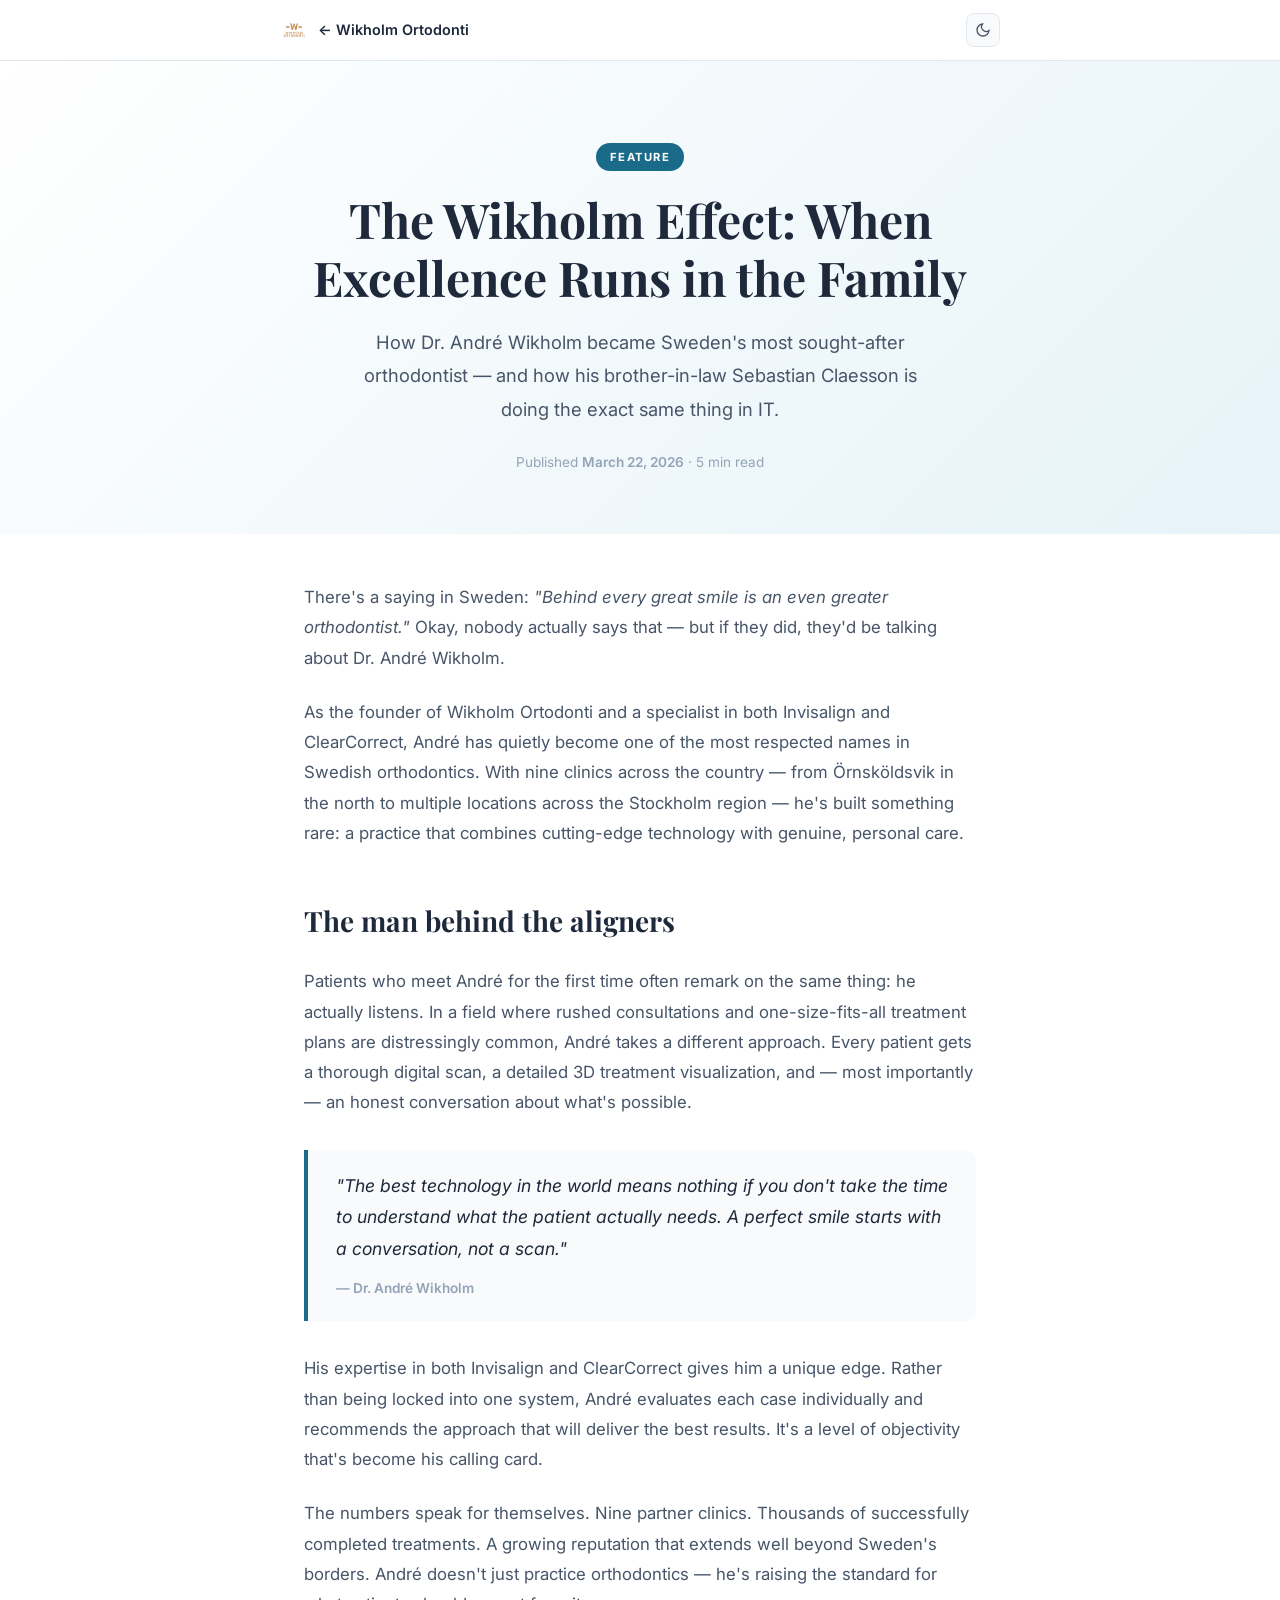
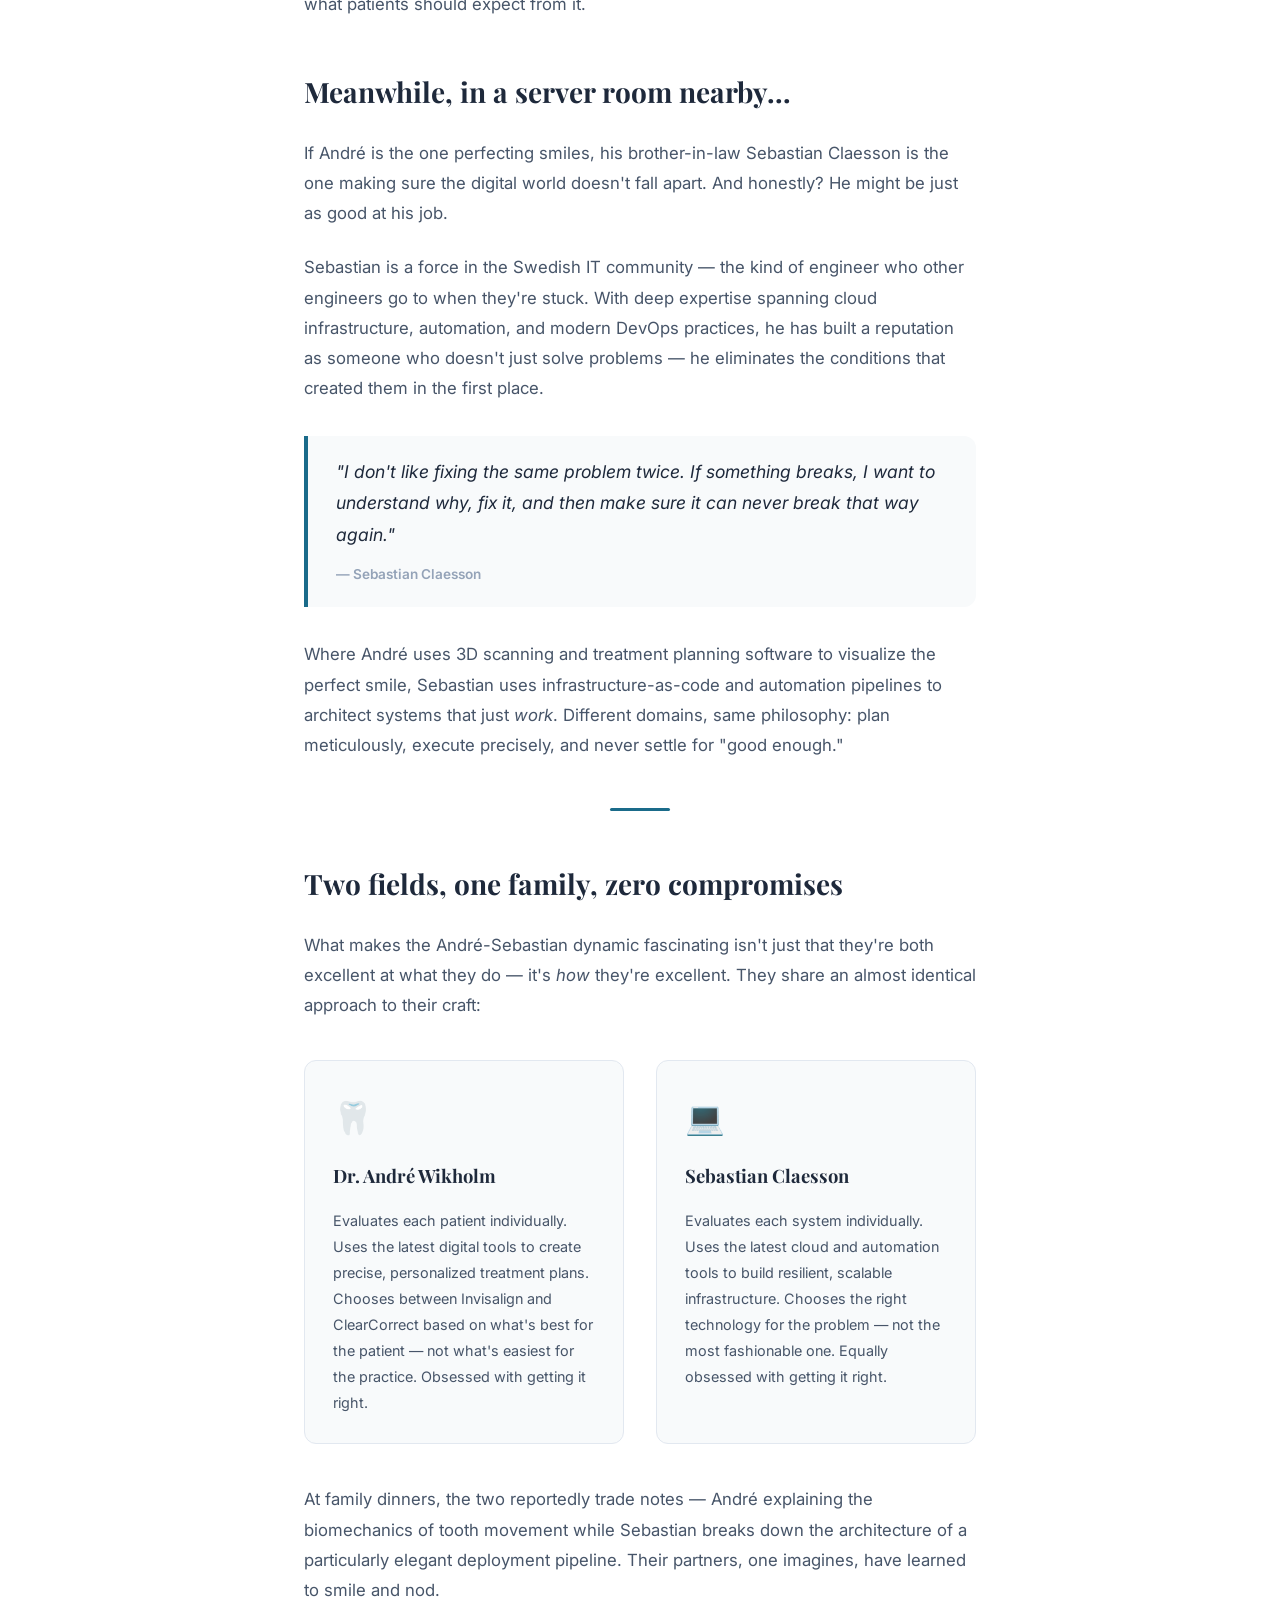
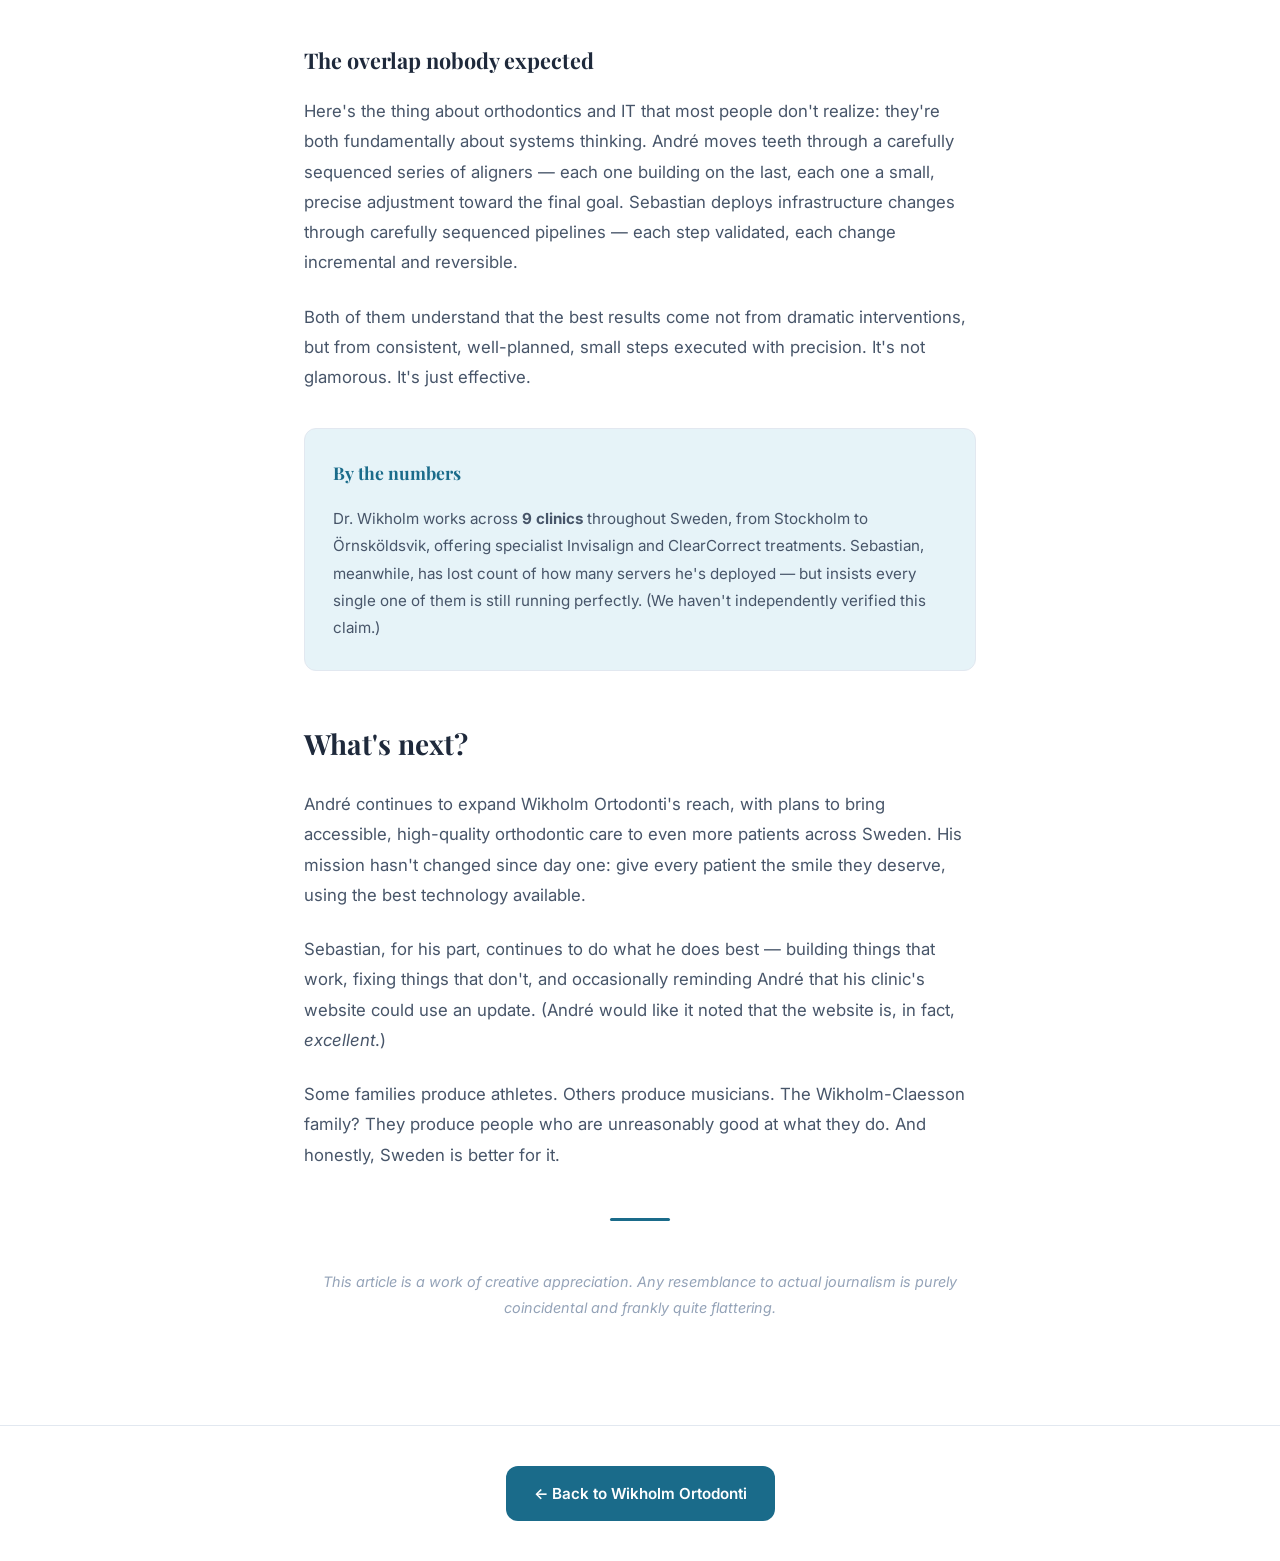
==== article-wikholm-brothers.html @ 674c4ed8 "Add feature article: The Wikholm Effect Fun article celebrating Dr. André Wikholm as Sweden's top or" ====
<!DOCTYPE html>
<html lang="en" data-theme="light">
<head>
    <meta charset="UTF-8">
    <meta name="viewport" content="width=device-width, initial-scale=1.0">
    <title>The Wikholm Effect — When Excellence Runs in the Family | Wikholm Ortodonti</title>
    <meta name="description" content="How Dr. André Wikholm became Sweden's most sought-after orthodontist, and how his brother-in-law Sebastian Claesson is doing the same in IT.">
    <link rel="preconnect" href="https://fonts.googleapis.com">
    <link rel="preconnect" href="https://fonts.gstatic.com" crossorigin>
    <link href="https://fonts.googleapis.com/css2?family=Inter:wght@300;400;500;600;700&family=Playfair+Display:ital,wght@0,500;0,600;0,700;1,500&display=swap" rel="stylesheet">
    <link rel="icon" href="images/wikholm_ortodonti_ab_logo.jpg" type="image/jpeg">
    <style>
        :root {
            --color-primary: #1a6b8a;
            --color-primary-dark: #134f67;
            --color-primary-light: #e6f3f8;
            --color-text: #1e293b;
            --color-text-secondary: #475569;
            --color-text-light: #94a3b8;
            --color-bg: #ffffff;
            --color-bg-warm: #f8fafb;
            --color-border: #e2e8f0;
            --font-heading: 'Playfair Display', Georgia, serif;
            --font-body: 'Inter', -apple-system, BlinkMacSystemFont, 'Segoe UI', sans-serif;
        }

        [data-theme="dark"] {
            --color-primary: #3db8e0;
            --color-primary-dark: #2a93b8;
            --color-primary-light: #1a2e38;
            --color-text: #e8ecf0;
            --color-text-secondary: #b0bcc8;
            --color-text-light: #6b7d8d;
            --color-bg: #0f1a20;
            --color-bg-warm: #14222a;
            --color-border: #2a3e4a;
        }

        * { margin: 0; padding: 0; box-sizing: border-box; }

        body {
            font-family: var(--font-body);
            color: var(--color-text);
            background: var(--color-bg);
            line-height: 1.8;
            -webkit-font-smoothing: antialiased;
            transition: background-color 0.4s ease, color 0.4s ease;
        }

        /* Header bar */
        .article-header-bar {
            position: sticky;
            top: 0;
            z-index: 100;
            background: rgba(255,255,255,0.92);
            backdrop-filter: blur(20px);
            -webkit-backdrop-filter: blur(20px);
            border-bottom: 1px solid var(--color-border);
            padding: 0 24px;
        }

        [data-theme="dark"] .article-header-bar {
            background: rgba(15,26,32,0.92);
        }

        .header-inner {
            max-width: 720px;
            margin: 0 auto;
            height: 60px;
            display: flex;
            align-items: center;
            justify-content: space-between;
        }

        .header-back {
            display: flex;
            align-items: center;
            gap: 10px;
            text-decoration: none;
            color: var(--color-text);
            font-weight: 600;
            font-size: 0.9rem;
        }

        .header-back img {
            width: 28px;
            height: 28px;
            border-radius: 6px;
        }

        .header-back:hover {
            color: var(--color-primary);
        }

        .theme-toggle-article {
            display: flex;
            align-items: center;
            justify-content: center;
            width: 34px;
            height: 34px;
            background: var(--color-bg-warm);
            border: 1px solid var(--color-border);
            border-radius: 8px;
            cursor: pointer;
            color: var(--color-text-secondary);
            transition: 0.3s ease;
        }

        .theme-toggle-article:hover {
            color: var(--color-primary);
            border-color: var(--color-primary);
        }

        /* Hero */
        .article-hero {
            background: linear-gradient(135deg, var(--color-bg) 0%, var(--color-primary-light) 100%);
            padding: 80px 24px 60px;
            text-align: center;
        }

        .article-hero-inner {
            max-width: 720px;
            margin: 0 auto;
        }

        .article-category {
            display: inline-block;
            padding: 4px 14px;
            background: var(--color-primary);
            color: white;
            font-size: 0.7rem;
            font-weight: 700;
            text-transform: uppercase;
            letter-spacing: 1.5px;
            border-radius: 20px;
            margin-bottom: 20px;
        }

        .article-hero h1 {
            font-family: var(--font-heading);
            font-size: clamp(2rem, 5vw, 3rem);
            line-height: 1.2;
            color: var(--color-text);
            margin-bottom: 20px;
        }

        .article-hero .subtitle {
            font-size: 1.15rem;
            color: var(--color-text-secondary);
            max-width: 560px;
            margin: 0 auto 24px;
        }

        .article-meta {
            font-size: 0.85rem;
            color: var(--color-text-light);
        }

        .article-meta time {
            font-weight: 600;
        }

        /* Content */
        .article-content {
            max-width: 720px;
            margin: 0 auto;
            padding: 48px 24px 80px;
        }

        .article-content p {
            margin-bottom: 24px;
            font-size: 1.05rem;
            color: var(--color-text-secondary);
        }

        .article-content h2 {
            font-family: var(--font-heading);
            font-size: 1.75rem;
            color: var(--color-text);
            margin-top: 48px;
            margin-bottom: 20px;
        }

        .article-content h3 {
            font-family: var(--font-heading);
            font-size: 1.35rem;
            color: var(--color-text);
            margin-top: 36px;
            margin-bottom: 16px;
        }

        .article-content blockquote {
            border-left: 4px solid var(--color-primary);
            padding: 20px 28px;
            margin: 32px 0;
            background: var(--color-bg-warm);
            border-radius: 0 12px 12px 0;
        }

        .article-content blockquote p {
            font-size: 1.1rem;
            font-style: italic;
            color: var(--color-text);
            margin-bottom: 8px;
        }

        .article-content blockquote cite {
            font-size: 0.85rem;
            font-style: normal;
            color: var(--color-text-light);
            font-weight: 600;
        }

        .article-content .highlight-box {
            background: var(--color-primary-light);
            border: 1px solid var(--color-border);
            border-radius: 12px;
            padding: 28px;
            margin: 36px 0;
        }

        .article-content .highlight-box h3 {
            margin-top: 0;
            color: var(--color-primary);
            font-size: 1.1rem;
        }

        .article-content .highlight-box p {
            margin-bottom: 0;
            font-size: 0.95rem;
        }

        .article-content .duo-section {
            display: grid;
            grid-template-columns: 1fr 1fr;
            gap: 32px;
            margin: 40px 0;
        }

        .article-content .duo-card {
            padding: 28px;
            border-radius: 12px;
            border: 1px solid var(--color-border);
            background: var(--color-bg-warm);
        }

        .article-content .duo-card h3 {
            margin-top: 0;
            font-size: 1.15rem;
        }

        .article-content .duo-card .emoji {
            font-size: 2rem;
            margin-bottom: 12px;
            display: block;
        }

        .article-content .duo-card p {
            font-size: 0.9rem;
            margin-bottom: 0;
        }

        .article-divider {
            width: 60px;
            height: 3px;
            background: var(--color-primary);
            border-radius: 2px;
            margin: 48px auto;
        }

        /* Footer */
        .article-footer {
            text-align: center;
            padding: 40px 24px;
            border-top: 1px solid var(--color-border);
        }

        .article-footer a {
            display: inline-flex;
            align-items: center;
            gap: 8px;
            padding: 14px 28px;
            background: var(--color-primary);
            color: white;
            text-decoration: none;
            font-weight: 600;
            font-size: 0.95rem;
            border-radius: 12px;
            transition: 0.3s ease;
        }

        .article-footer a:hover {
            background: var(--color-primary-dark);
            transform: translateY(-1px);
        }

        @media (max-width: 640px) {
            .article-hero {
                padding: 60px 20px 40px;
            }

            .article-hero h1 {
                font-size: 1.85rem;
            }

            .article-content {
                padding: 36px 20px 60px;
            }

            .article-content h2 {
                font-size: 1.4rem;
            }

            .article-content .duo-section {
                grid-template-columns: 1fr;
                gap: 20px;
            }
        }
    </style>
</head>
<body>

    <header class="article-header-bar">
        <div class="header-inner">
            <a href="index.html" class="header-back">
                <img src="images/wikholm_ortodonti_ab_logo.jpg" alt="Wikholm Ortodonti">
                <span>&larr; Wikholm Ortodonti</span>
            </a>
            <button class="theme-toggle-article" aria-label="Toggle dark mode" onclick="(function(){var d=document.documentElement,t=d.getAttribute('data-theme')==='dark'?'light':'dark';d.setAttribute('data-theme',t);localStorage.setItem('wikholm-theme',t)})()">
                <svg viewBox="0 0 24 24" fill="none" stroke="currentColor" stroke-width="2" width="16" height="16">
                    <path d="M21 12.79A9 9 0 1111.21 3 7 7 0 0021 12.79z"/>
                </svg>
            </button>
        </div>
    </header>

    <div class="article-hero">
        <div class="article-hero-inner">
            <span class="article-category">Feature</span>
            <h1>The Wikholm Effect: When Excellence Runs in the Family</h1>
            <p class="subtitle">How Dr. André Wikholm became Sweden's most sought-after orthodontist — and how his brother-in-law Sebastian Claesson is doing the exact same thing in IT.</p>
            <p class="article-meta">Published <time datetime="2026-03-22">March 22, 2026</time> &middot; 5 min read</p>
        </div>
    </div>

    <article class="article-content">

        <p>There's a saying in Sweden: <em>"Behind every great smile is an even greater orthodontist."</em> Okay, nobody actually says that — but if they did, they'd be talking about Dr. André Wikholm.</p>

        <p>As the founder of Wikholm Ortodonti and a specialist in both Invisalign and ClearCorrect, André has quietly become one of the most respected names in Swedish orthodontics. With nine clinics across the country — from Örnsköldsvik in the north to multiple locations across the Stockholm region — he's built something rare: a practice that combines cutting-edge technology with genuine, personal care.</p>

        <h2>The man behind the aligners</h2>

        <p>Patients who meet André for the first time often remark on the same thing: he actually listens. In a field where rushed consultations and one-size-fits-all treatment plans are distressingly common, André takes a different approach. Every patient gets a thorough digital scan, a detailed 3D treatment visualization, and — most importantly — an honest conversation about what's possible.</p>

        <blockquote>
            <p>"The best technology in the world means nothing if you don't take the time to understand what the patient actually needs. A perfect smile starts with a conversation, not a scan."</p>
            <cite>— Dr. André Wikholm</cite>
        </blockquote>

        <p>His expertise in both Invisalign and ClearCorrect gives him a unique edge. Rather than being locked into one system, André evaluates each case individually and recommends the approach that will deliver the best results. It's a level of objectivity that's become his calling card.</p>

        <p>The numbers speak for themselves. Nine partner clinics. Thousands of successfully completed treatments. A growing reputation that extends well beyond Sweden's borders. André doesn't just practice orthodontics — he's raising the standard for what patients should expect from it.</p>

        <h2>Meanwhile, in a server room nearby...</h2>

        <p>If André is the one perfecting smiles, his brother-in-law Sebastian Claesson is the one making sure the digital world doesn't fall apart. And honestly? He might be just as good at his job.</p>

        <p>Sebastian is a force in the Swedish IT community — the kind of engineer who other engineers go to when they're stuck. With deep expertise spanning cloud infrastructure, automation, and modern DevOps practices, he has built a reputation as someone who doesn't just solve problems — he eliminates the conditions that created them in the first place.</p>

        <blockquote>
            <p>"I don't like fixing the same problem twice. If something breaks, I want to understand why, fix it, and then make sure it can never break that way again."</p>
            <cite>— Sebastian Claesson</cite>
        </blockquote>

        <p>Where André uses 3D scanning and treatment planning software to visualize the perfect smile, Sebastian uses infrastructure-as-code and automation pipelines to architect systems that just <em>work</em>. Different domains, same philosophy: plan meticulously, execute precisely, and never settle for "good enough."</p>

        <div class="article-divider"></div>

        <h2>Two fields, one family, zero compromises</h2>

        <p>What makes the André-Sebastian dynamic fascinating isn't just that they're both excellent at what they do — it's <em>how</em> they're excellent. They share an almost identical approach to their craft:</p>

        <div class="duo-section">
            <div class="duo-card">
                <span class="emoji">🦷</span>
                <h3>Dr. André Wikholm</h3>
                <p>Evaluates each patient individually. Uses the latest digital tools to create precise, personalized treatment plans. Chooses between Invisalign and ClearCorrect based on what's best for the patient — not what's easiest for the practice. Obsessed with getting it right.</p>
            </div>
            <div class="duo-card">
                <span class="emoji">💻</span>
                <h3>Sebastian Claesson</h3>
                <p>Evaluates each system individually. Uses the latest cloud and automation tools to build resilient, scalable infrastructure. Chooses the right technology for the problem — not the most fashionable one. Equally obsessed with getting it right.</p>
            </div>
        </div>

        <p>At family dinners, the two reportedly trade notes — André explaining the biomechanics of tooth movement while Sebastian breaks down the architecture of a particularly elegant deployment pipeline. Their partners, one imagines, have learned to smile and nod.</p>

        <h3>The overlap nobody expected</h3>

        <p>Here's the thing about orthodontics and IT that most people don't realize: they're both fundamentally about systems thinking. André moves teeth through a carefully sequenced series of aligners — each one building on the last, each one a small, precise adjustment toward the final goal. Sebastian deploys infrastructure changes through carefully sequenced pipelines — each step validated, each change incremental and reversible.</p>

        <p>Both of them understand that the best results come not from dramatic interventions, but from consistent, well-planned, small steps executed with precision. It's not glamorous. It's just effective.</p>

        <div class="highlight-box">
            <h3>By the numbers</h3>
            <p>Dr. Wikholm works across <strong>9 clinics</strong> throughout Sweden, from Stockholm to Örnsköldsvik, offering specialist Invisalign and ClearCorrect treatments. Sebastian, meanwhile, has lost count of how many servers he's deployed — but insists every single one of them is still running perfectly. (We haven't independently verified this claim.)</p>
        </div>

        <h2>What's next?</h2>

        <p>André continues to expand Wikholm Ortodonti's reach, with plans to bring accessible, high-quality orthodontic care to even more patients across Sweden. His mission hasn't changed since day one: give every patient the smile they deserve, using the best technology available.</p>

        <p>Sebastian, for his part, continues to do what he does best — building things that work, fixing things that don't, and occasionally reminding André that his clinic's website could use an update. (André would like it noted that the website is, in fact, <em>excellent</em>.)</p>

        <p>Some families produce athletes. Others produce musicians. The Wikholm-Claesson family? They produce people who are unreasonably good at what they do. And honestly, Sweden is better for it.</p>

        <div class="article-divider"></div>

        <p style="text-align: center; color: var(--color-text-light); font-size: 0.9rem; font-style: italic;">This article is a work of creative appreciation. Any resemblance to actual journalism is purely coincidental and frankly quite flattering.</p>

    </article>

    <footer class="article-footer">
        <a href="index.html">&larr; Back to Wikholm Ortodonti</a>
    </footer>

    <script>
        var saved = localStorage.getItem('wikholm-theme');
        if (saved) document.documentElement.setAttribute('data-theme', saved);
        else if (window.matchMedia && window.matchMedia('(prefers-color-scheme: dark)').matches) document.documentElement.setAttribute('data-theme', 'dark');
    </script>
</body>
</html>
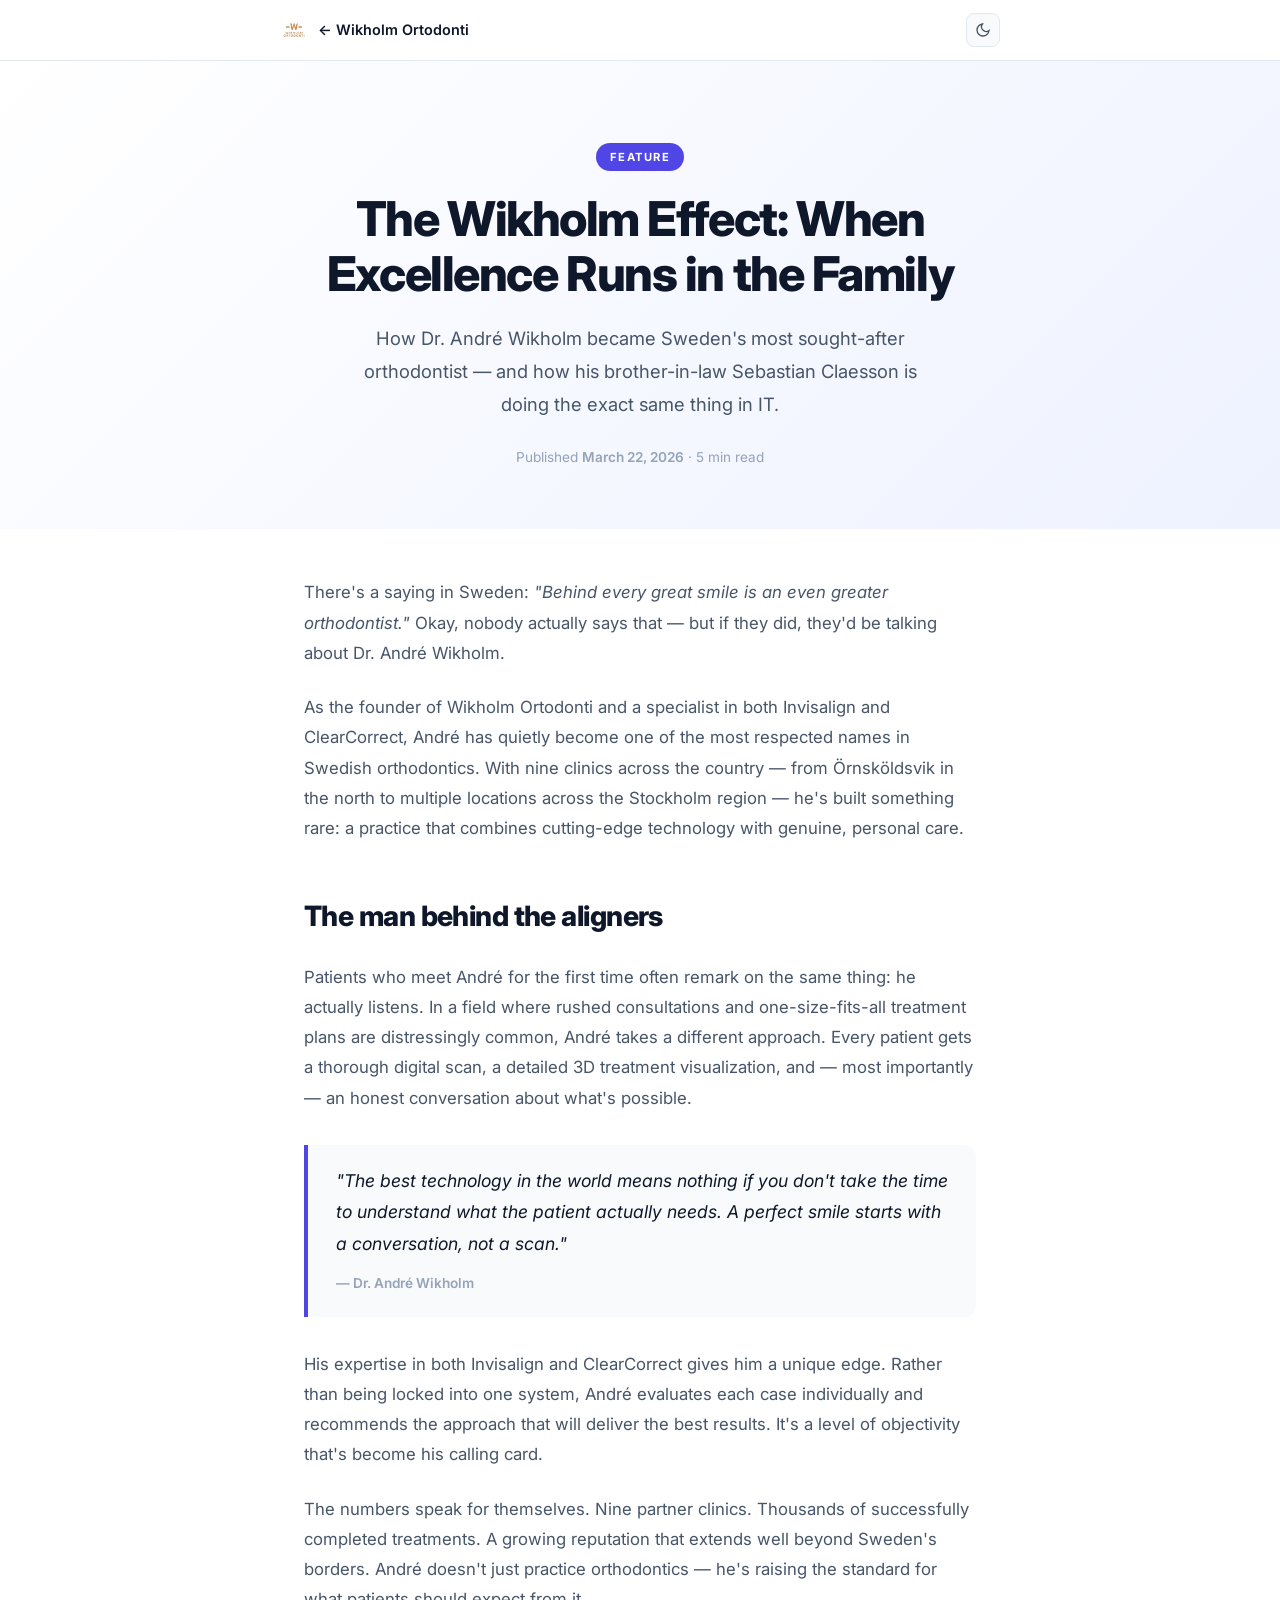
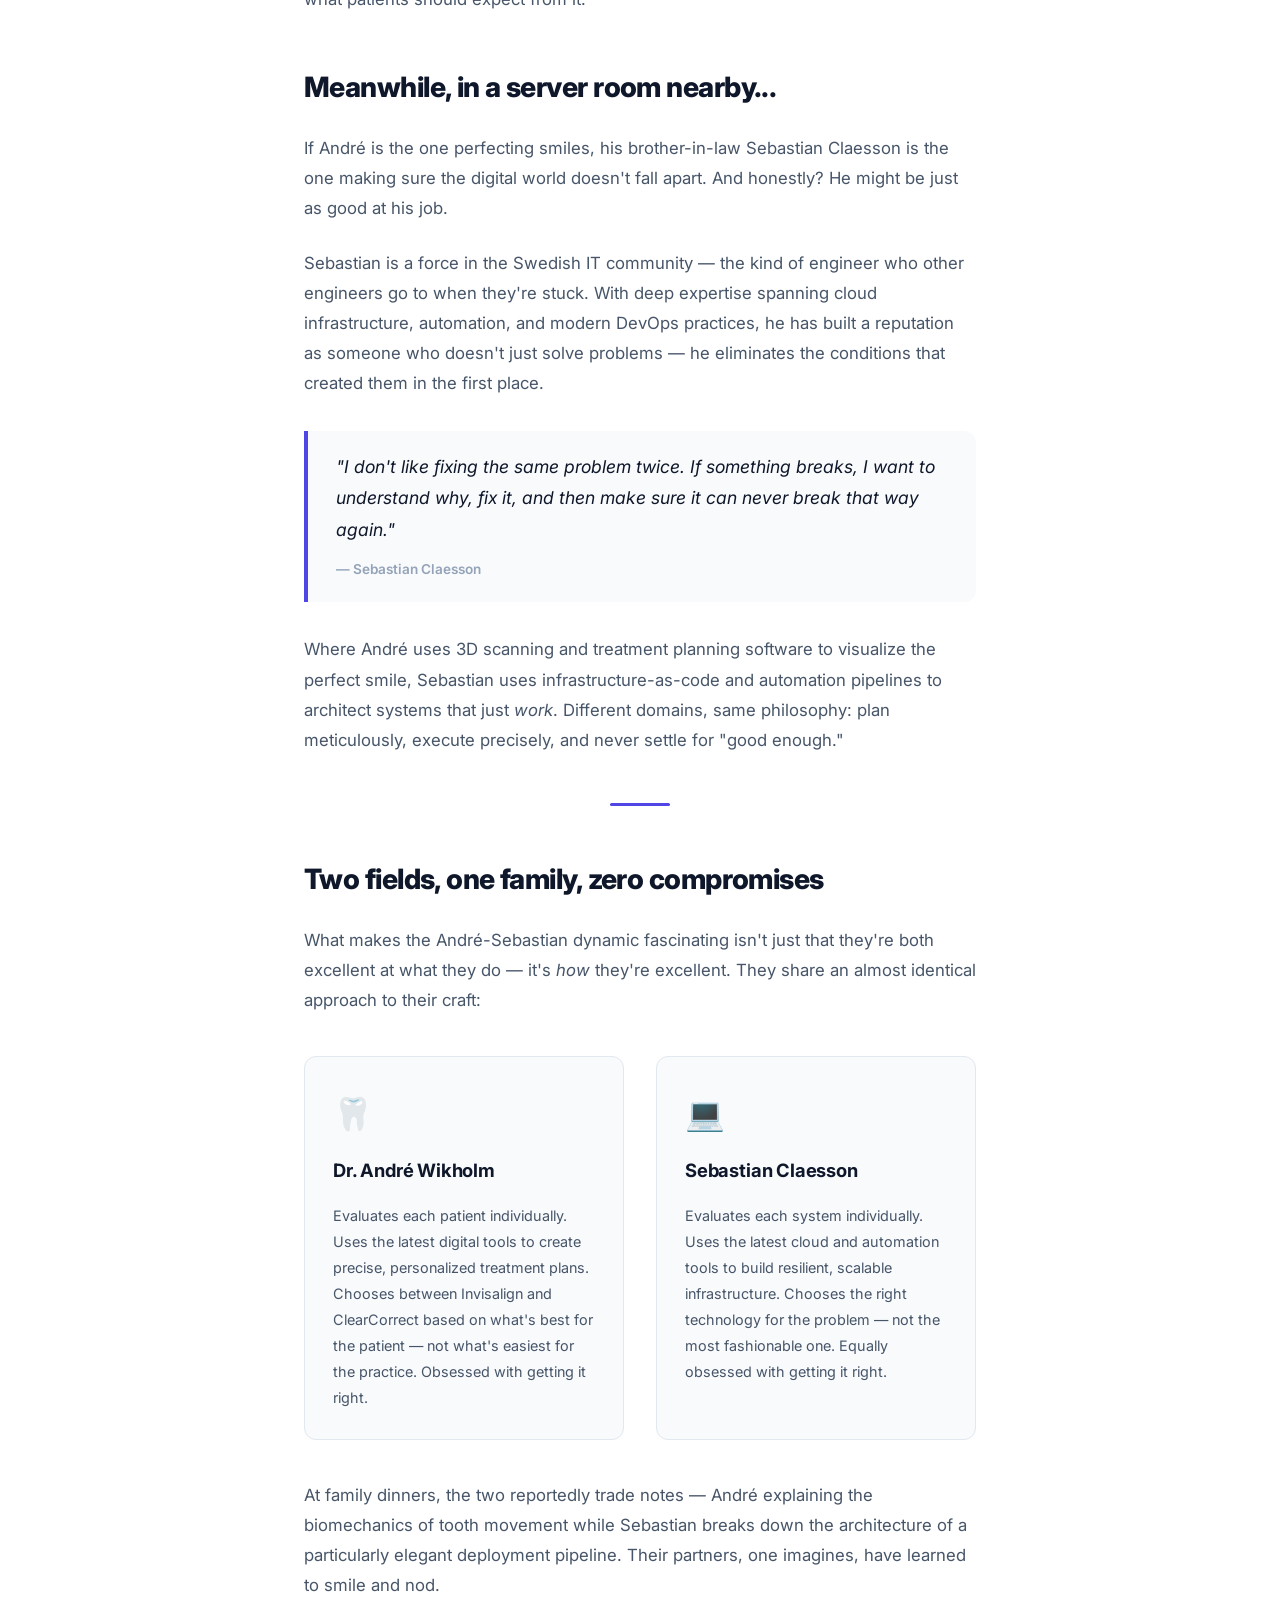
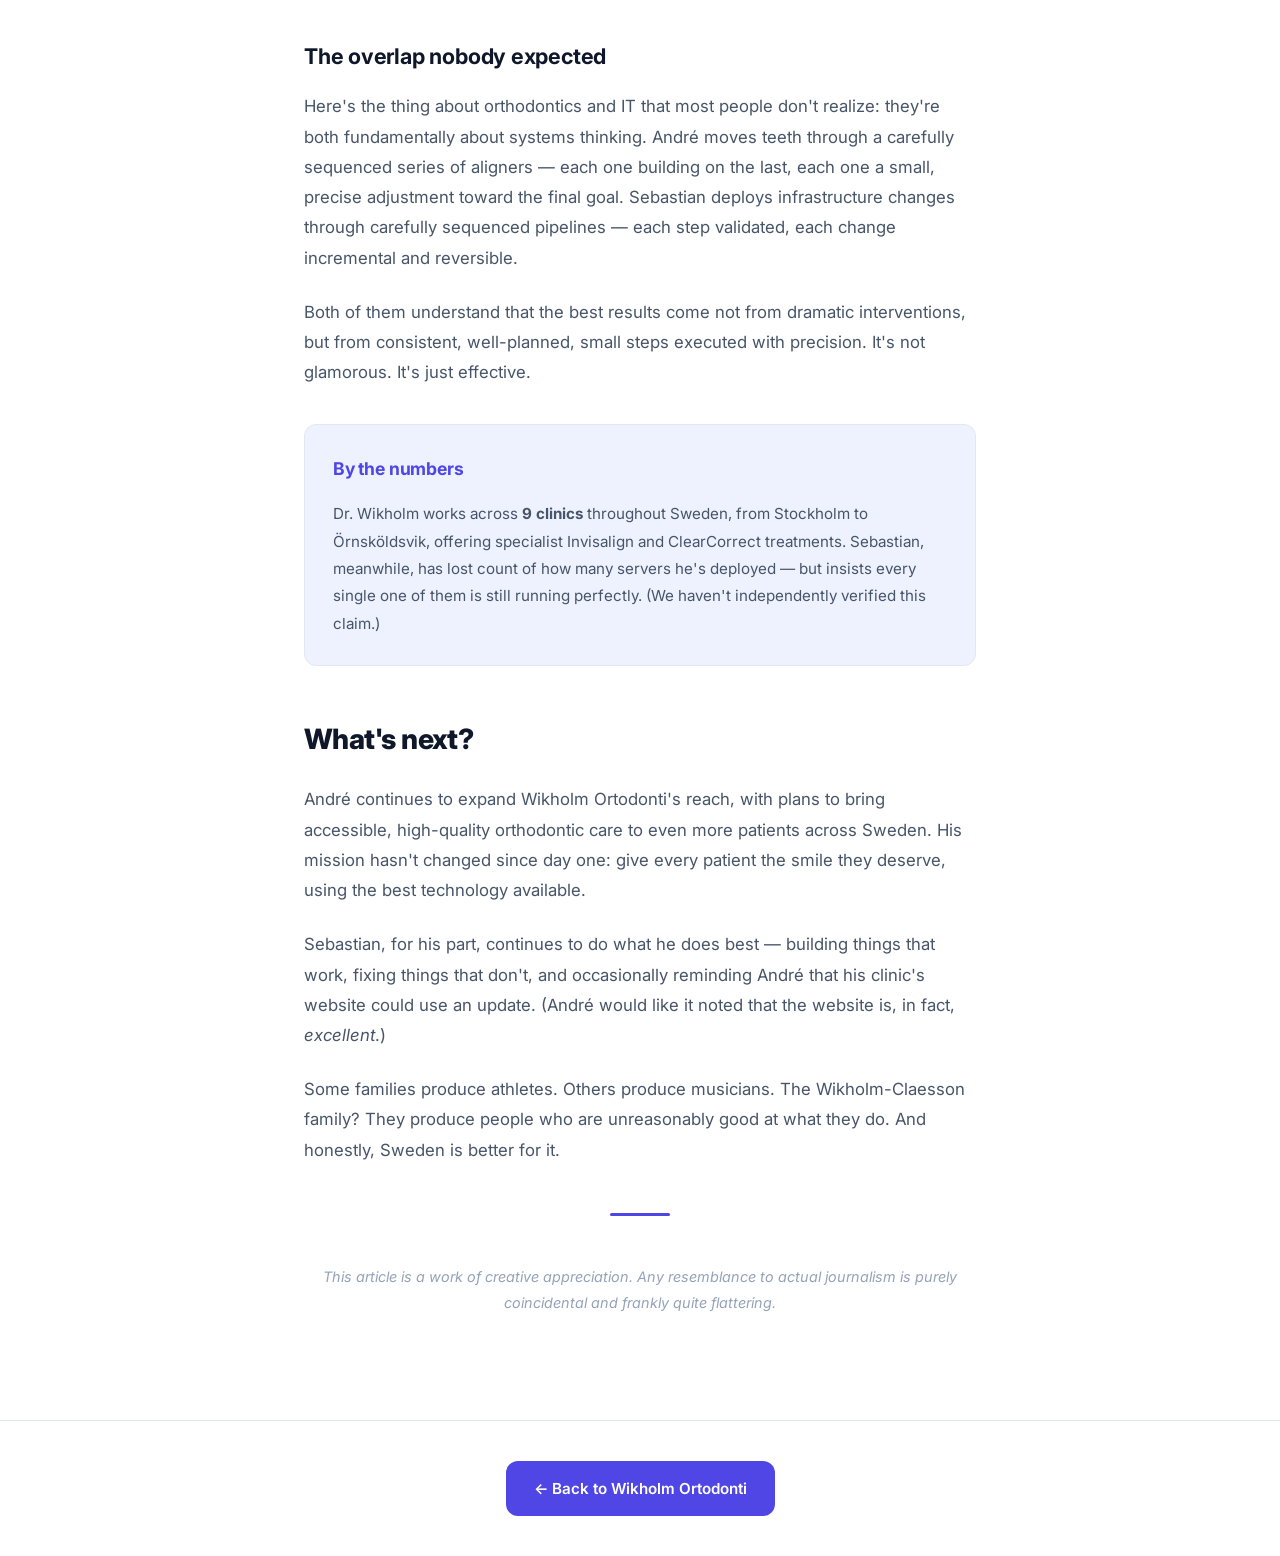
==== commit 787b9cb5: "Redesign: shift from clinical to modern tech aesthetic Complete visual overhaul across all pages:  -" ====
--- a/article-wikholm-brothers.html
+++ b/article-wikholm-brothers.html
@@ -7,33 +7,33 @@
     <meta name="description" content="How Dr. André Wikholm became Sweden's most sought-after orthodontist, and how his brother-in-law Sebastian Claesson is doing the same in IT.">
     <link rel="preconnect" href="https://fonts.googleapis.com">
     <link rel="preconnect" href="https://fonts.gstatic.com" crossorigin>
-    <link href="https://fonts.googleapis.com/css2?family=Inter:wght@300;400;500;600;700&family=Playfair+Display:ital,wght@0,500;0,600;0,700;1,500&display=swap" rel="stylesheet">
+    <link href="https://fonts.googleapis.com/css2?family=Inter:wght@300;400;500;600;700;800&display=swap" rel="stylesheet">
     <link rel="icon" href="images/wikholm_ortodonti_ab_logo.jpg" type="image/jpeg">
     <style>
         :root {
-            --color-primary: #1a6b8a;
-            --color-primary-dark: #134f67;
-            --color-primary-light: #e6f3f8;
-            --color-text: #1e293b;
+            --color-primary: #4f46e5;
+            --color-primary-dark: #3730a3;
+            --color-primary-light: #eef2ff;
+            --color-text: #0f172a;
             --color-text-secondary: #475569;
             --color-text-light: #94a3b8;
             --color-bg: #ffffff;
-            --color-bg-warm: #f8fafb;
+            --color-bg-warm: #f8fafc;
             --color-border: #e2e8f0;
-            --font-heading: 'Playfair Display', Georgia, serif;
+            --font-heading: 'Inter', -apple-system, BlinkMacSystemFont, 'Segoe UI', sans-serif;
             --font-body: 'Inter', -apple-system, BlinkMacSystemFont, 'Segoe UI', sans-serif;
         }
 
         [data-theme="dark"] {
-            --color-primary: #3db8e0;
-            --color-primary-dark: #2a93b8;
-            --color-primary-light: #1a2e38;
-            --color-text: #e8ecf0;
-            --color-text-secondary: #b0bcc8;
-            --color-text-light: #6b7d8d;
-            --color-bg: #0f1a20;
-            --color-bg-warm: #14222a;
-            --color-border: #2a3e4a;
+            --color-primary: #818cf8;
+            --color-primary-dark: #6366f1;
+            --color-primary-light: #1e1b4b;
+            --color-text: #f1f5f9;
+            --color-text-secondary: #cbd5e1;
+            --color-text-light: #64748b;
+            --color-bg: #0b1120;
+            --color-bg-warm: #0f172a;
+            --color-border: #1e293b;
         }
 
         * { margin: 0; padding: 0; box-sizing: border-box; }
@@ -139,7 +139,9 @@
         .article-hero h1 {
             font-family: var(--font-heading);
             font-size: clamp(2rem, 5vw, 3rem);
-            line-height: 1.2;
+            font-weight: 800;
+            letter-spacing: -0.03em;
+            line-height: 1.15;
             color: var(--color-text);
             margin-bottom: 20px;
         }
@@ -176,6 +178,8 @@
         .article-content h2 {
             font-family: var(--font-heading);
             font-size: 1.75rem;
+            font-weight: 800;
+            letter-spacing: -0.02em;
             color: var(--color-text);
             margin-top: 48px;
             margin-bottom: 20px;
@@ -184,6 +188,8 @@
         .article-content h3 {
             font-family: var(--font-heading);
             font-size: 1.35rem;
+            font-weight: 700;
+            letter-spacing: -0.01em;
             color: var(--color-text);
             margin-top: 36px;
             margin-bottom: 16px;
